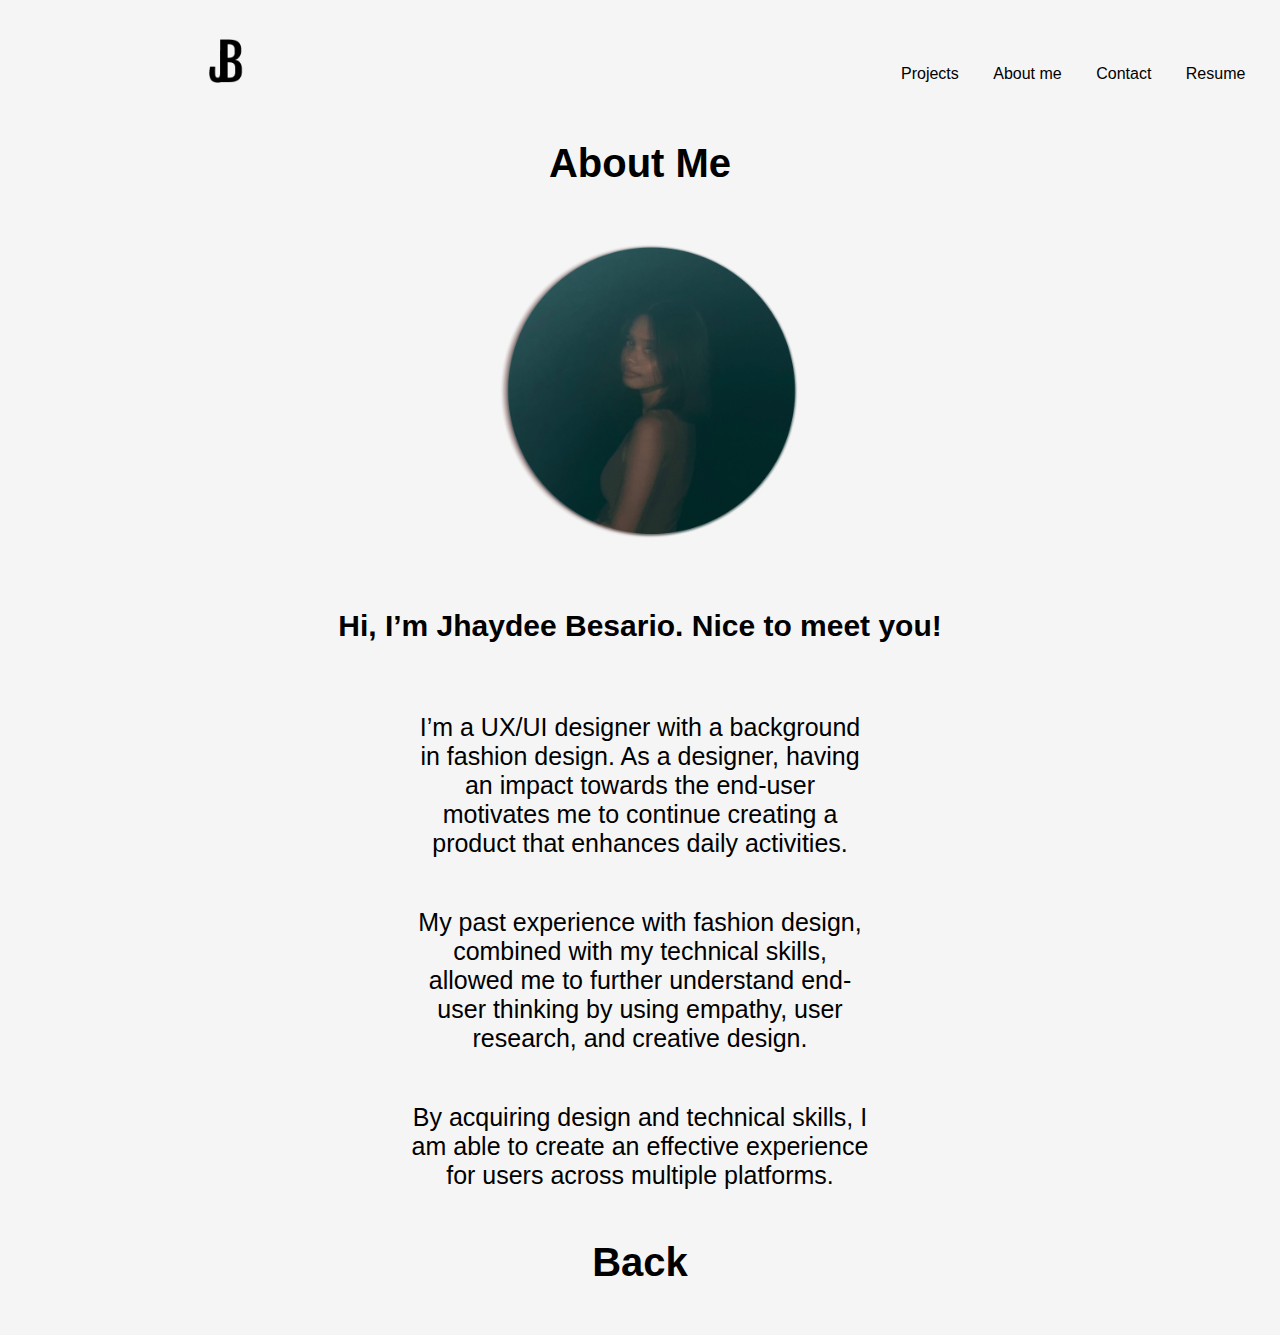
==== AboutMe.html @ b44a013e "Change names" ====
<!DOCTYPE html>
<html>
    <head>
        <link rel="stylesheet" href="CSS/style.css">
    </head>
    <body>
        <header>
            <div class="inline-block logo">
                <img src="images/Logo.png" width="35">
            </div>
            <nav class="inline-block">
                <ul style="font-family: Arial">
                    <li class="inline-block" style = "margin: 15px;">Projects</li>
                    <li class="inline-block" style = "margin: 15px;">About me</li>
                    <li class="inline-block" style = "margin: 15px;">Contact</li>
                    <li class="inline-block" style = "margin: 15px;">Resume</li>
                  </ul>
            </nav>
        </header>
        <section class="heroImg">
            <h1 id="pageTopic" class="center" style="font-family: Arial;">About Me</h1>
            <div>
                <img src="images/self image.png" class="center">
                <h2 class="intro" style="font-family: arial;">
                    Hi, I’m Jhaydee Besario. Nice to meet you!
                </h2>
                <p style="font-family: arial;">
                    I’m a UX/UI designer with a background in fashion design. As a designer, having an impact towards the end-user motivates me to continue creating a product that enhances daily activities.
                </p>
                <p style="font-family: arial;">
                    My past experience with fashion design, combined with my technical skills, allowed me to further understand end-user thinking by using empathy, user research, and creative design. 
                </p>
                <p style="font-family: arial;">
                    By acquiring design and technical skills, I am able to create an effective experience for users across multiple platforms.
                </p>
            </div>
            <h1 id="pageTopic" class="back" style="font-family: Arial;">Back</h1>
            <footer>
        
            </footer>
        </section>
    </body>
</html>
---- CSS/style.css ----
.center {
    display: block;
    margin-left: auto;
    margin-right: auto;
    width: 25%;
  }
  .heroImg {
    text-align: center;
  }
  .intro {
    font-weight: bold;
    }
    h1 {
      font-size: 40px;
      margin-bottom: 50px;
    }
    h2 {
      font-size: 30px;
      font-weight: normal;
      margin-top: 70px;
      margin-bottom: 70px;
    }
    p {
      font-size: 25px;
      margin-bottom: 50px;
      margin-right: 400px;
      margin-left: 400px;
      }    
      ul {
        list-style-type: none;
        margin-top: 20px;
      }
      body {
        background-color: #F5F5F5;
        margin-top: 30px;
        }
    .inline-block{
      display: inline-block;
      vertical-align: top;
    }
    .logo  {
      width: 50%;
      padding: 1px;
      margin-left: 200px;
    }
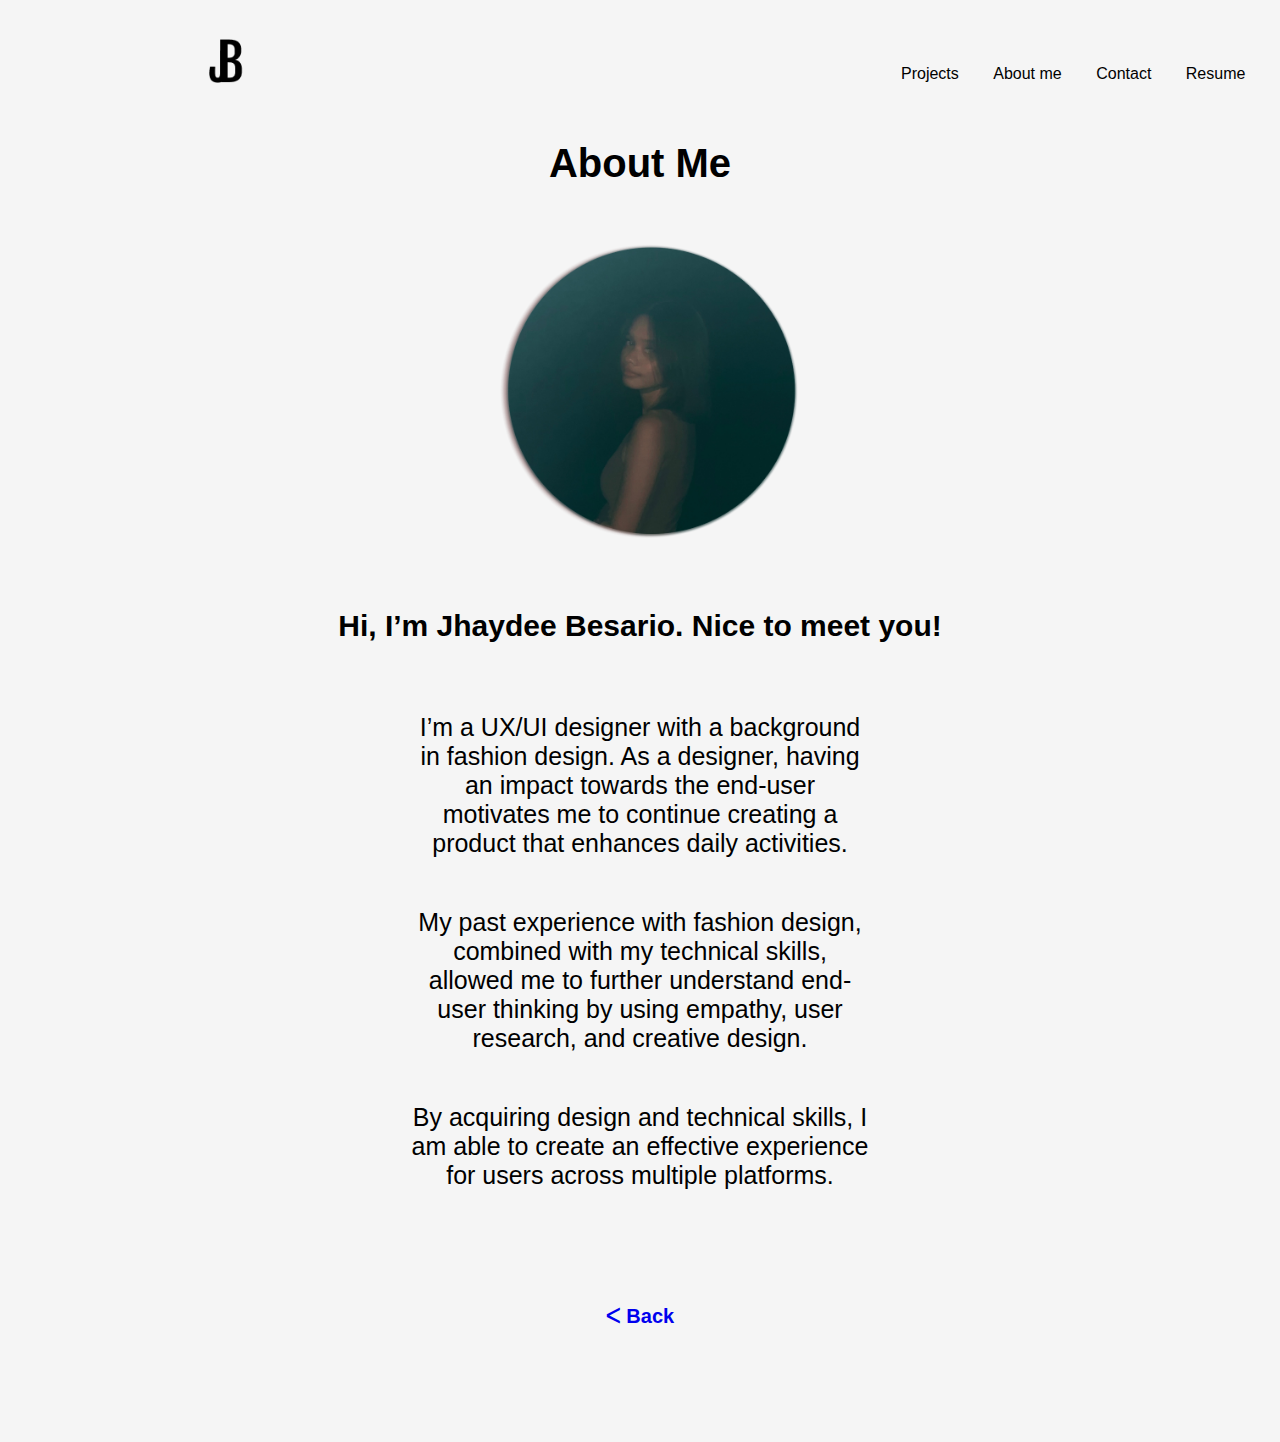
==== commit e84f0c85: "connect back button" ====
--- a/AboutMe.html
+++ b/AboutMe.html
@@ -1,12 +1,14 @@
 <!DOCTYPE html>
 <html>
     <head>
-        <link rel="stylesheet" href="CSS/style.css">
+        <link rel="stylesheet" href="CSS/styleAboutMe.css">
     </head>
     <body>
         <header>
             <div class="inline-block logo">
+                <a href="index.html">
                 <img src="images/Logo.png" width="35">
+            </a>
             </div>
             <nav class="inline-block">
                 <ul style="font-family: Arial">
@@ -34,7 +36,11 @@
                     By acquiring design and technical skills, I am able to create an effective experience for users across multiple platforms.
                 </p>
             </div>
-            <h1 id="pageTopic" class="back" style="font-family: Arial;">Back</h1>
+            <h1 id="pageTopic" class="back" style="font-family: Arial;">
+                <a style="text-decoration:none" href="index.html">
+                ᐸ Back
+            </a>
+            </h1>
             <footer>
         
             </footer>
--- a/CSS/styleAboutMe.css
+++ b/CSS/styleAboutMe.css
@@ -0,0 +1,50 @@
+  .center {
+    display: block;
+    margin-left: auto;
+    margin-right: auto;
+    width: 25%;
+  }
+  .heroImg {
+    text-align: center;
+  }
+  .intro {
+    font-weight: bold;
+    }
+    h1 {
+      font-size: 40px;
+      margin-bottom: 50px;
+    }
+    h2 {
+      font-size: 30px;
+      font-weight: normal;
+      margin-top: 70px;
+      margin-bottom: 70px;
+    }
+    p {
+      font-size: 25px;
+      margin-bottom: 50px;
+      margin-right: 400px;
+      margin-left: 400px;
+      }    
+      ul {
+        list-style-type: none;
+        margin-top: 20px;
+      }
+      body {
+        background-color: #F5F5F5;
+        margin-top: 30px;
+        }
+    .inline-block{
+      display: inline-block;
+      vertical-align: top;
+    }
+    .logo  {
+      width: 50%;
+      padding: 1px;
+      margin-left: 200px;
+    }
+   .back {
+       font-size: 20px;
+       margin-top: 9%;
+       margin-bottom: 9%;
+   }
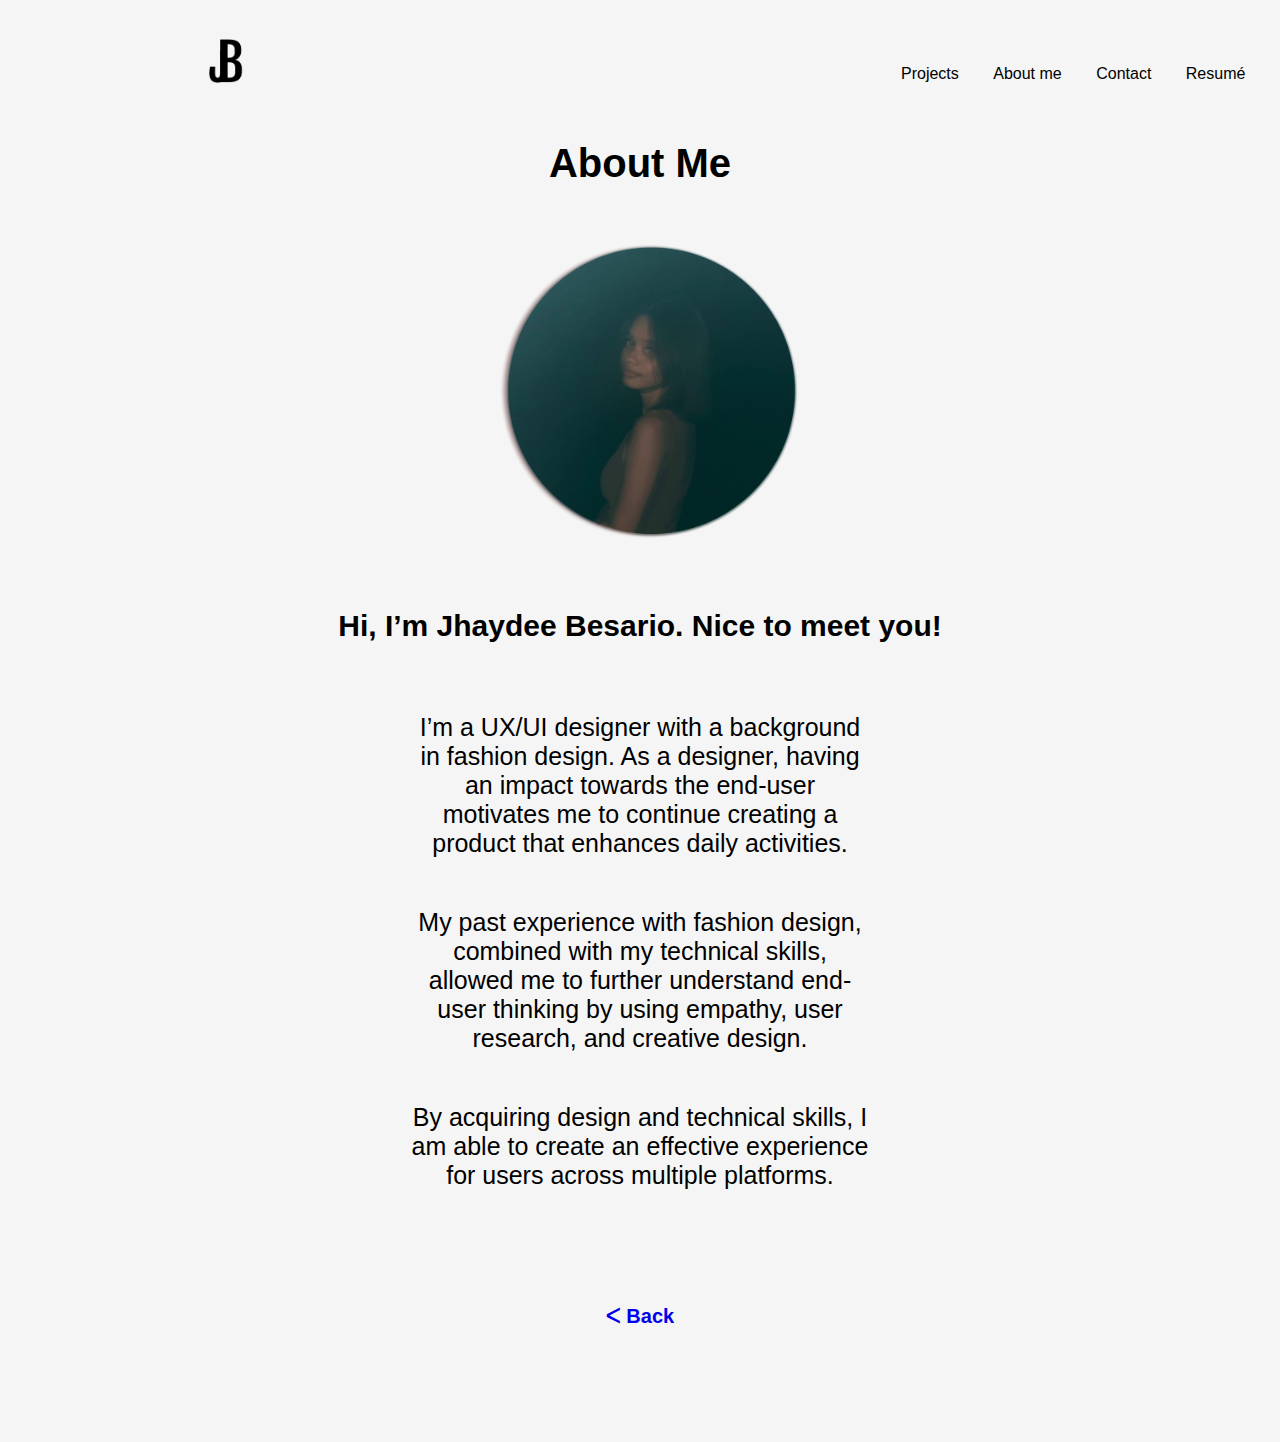
==== commit f69c4d90: "Text change" ====
--- a/AboutMe.html
+++ b/AboutMe.html
@@ -15,7 +15,7 @@
                     <li class="inline-block" style = "margin: 15px;">Projects</li>
                     <li class="inline-block" style = "margin: 15px;">About me</li>
                     <li class="inline-block" style = "margin: 15px;">Contact</li>
-                    <li class="inline-block" style = "margin: 15px;">Resume</li>
+                    <li class="inline-block" style = "margin: 15px;">Resumé</li>
                   </ul>
             </nav>
         </header>
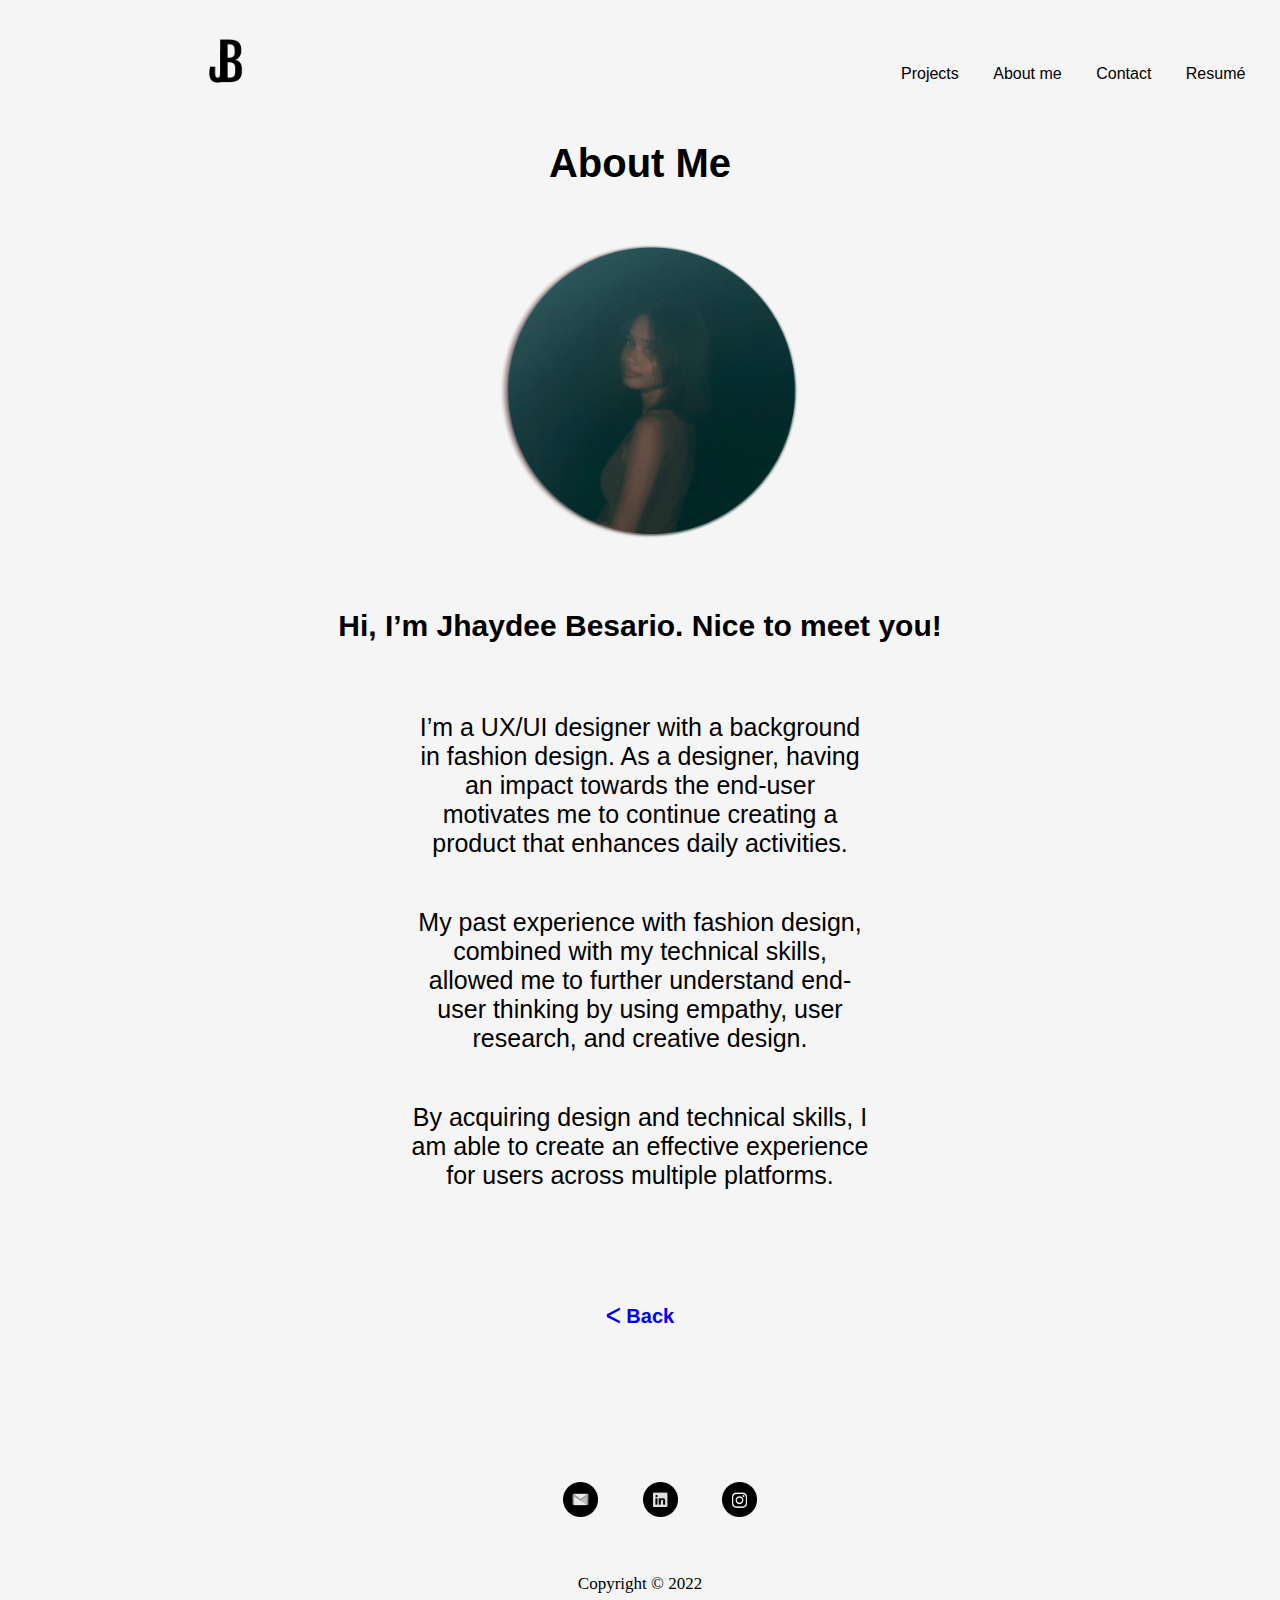
==== commit 29dec812: "footer" ====
--- a/AboutMe.html
+++ b/AboutMe.html
@@ -42,7 +42,26 @@
             </a>
             </h1>
             <footer>
-        
+                <footer class="footer">
+                    <nav class="inline-block">
+                    <ul style="font-family: Arial">
+                        <div>
+                            <li class="inline-block" style = "margin: 20px;">
+                            <img src="images/gmail.png" width="35">
+                        </li>
+                        <li class="inline-block" style = "margin: 20px;">
+                            <img src="images/linkedin.png" width="35">
+                        </li>
+                            <li class="inline-block" style = "margin: 20px;">
+                            <img src="images/ig.png" width="35">
+                        </li>
+                         </div>
+                      </ul>
+                    </nav>
+                </footer>
+                <p class="nav">
+                    Copyright © 2022
+                </p>
             </footer>
         </section>
     </body>
--- a/CSS/styleAboutMe.css
+++ b/CSS/styleAboutMe.css
@@ -48,3 +48,6 @@
        margin-top: 9%;
        margin-bottom: 9%;
    }
+   .nav {
+    font-size: 17px;
+   }
